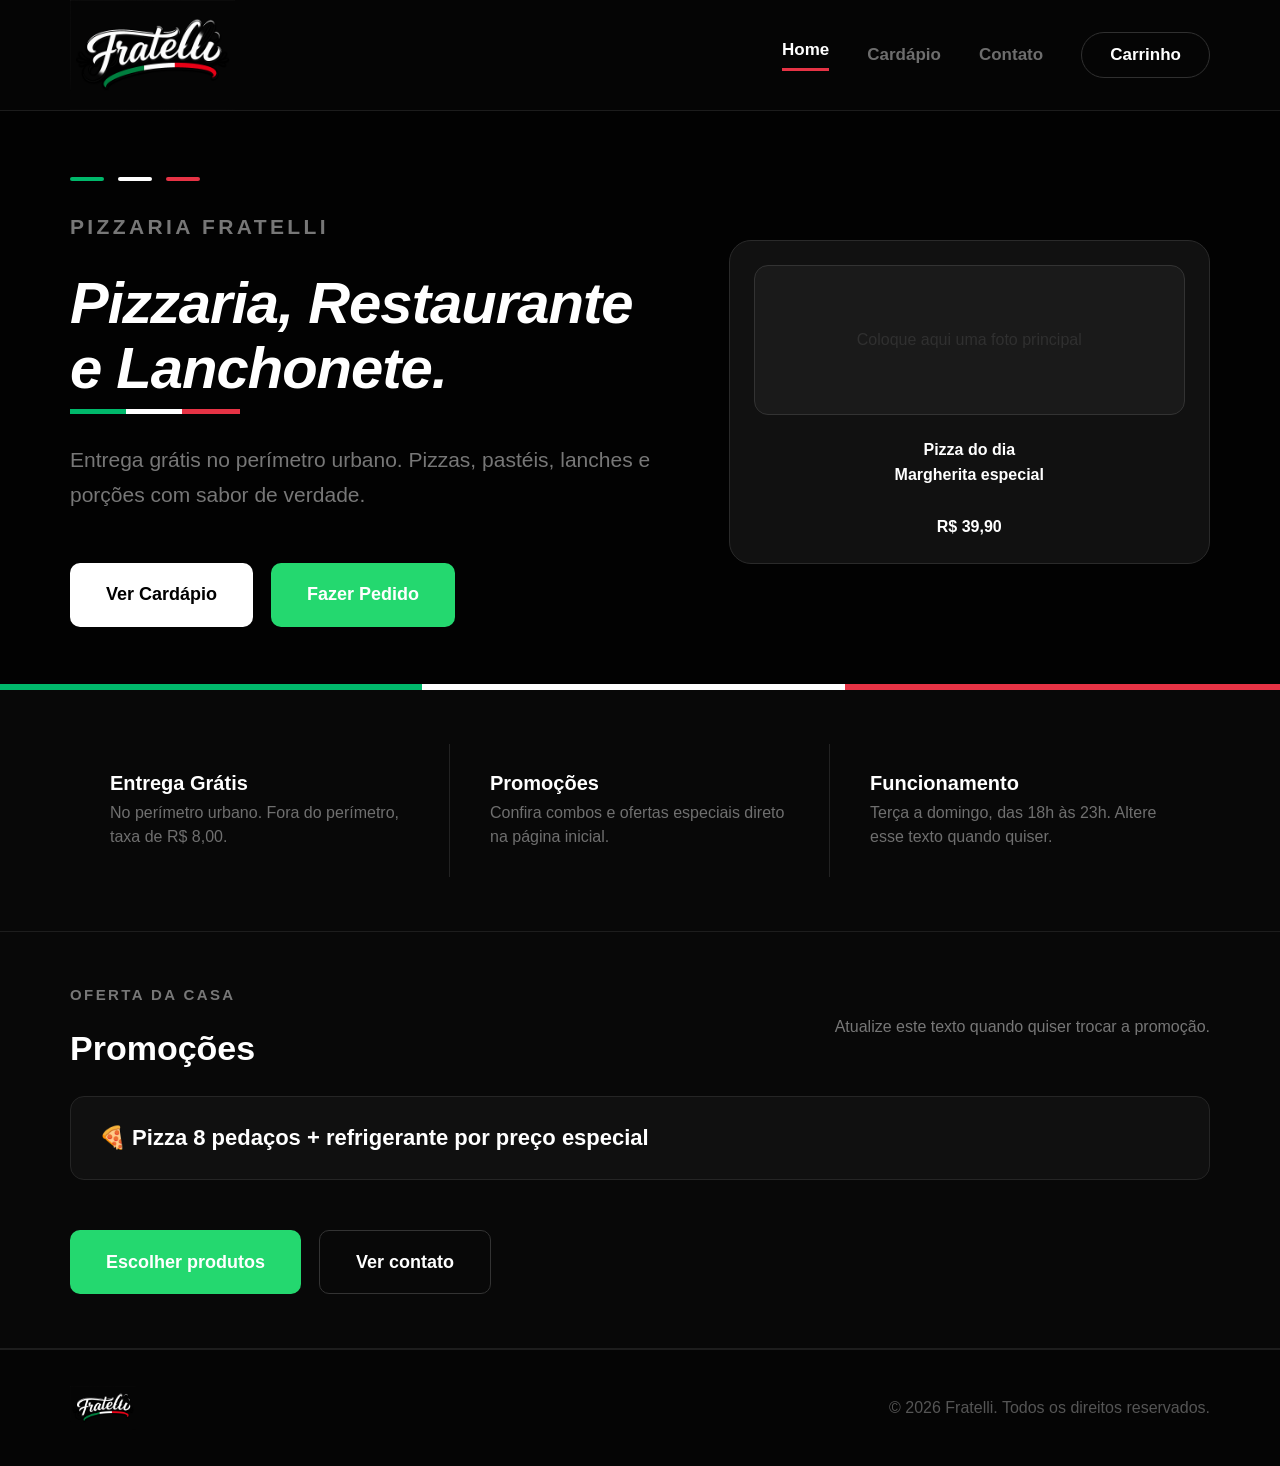
==== index.html @ b5bcf0e9 "Versão inicial com estrutura e funções iniciais" ====
<!DOCTYPE html>
<html lang="pt-BR">
<head>
  <meta charset="UTF-8">
  <meta name="viewport" content="width=device-width, initial-scale=1.0">
  <title>Fratelli | Pizzaria e Lanchonete</title>
  <meta name="description" content="Pizzaria Fratelli: pizzas, pastéis, lanches e porções. Entrega grátis no perímetro urbano.">
  <link rel="stylesheet" href="css/style.css">
  <script defer src="js/app.js"></script>
</head>
<body>

<header class="header">
  <div class="container nav-wrapper">
    <a href="index.html" aria-label="Fratelli">
      <img src="assets/logo.png" class="logo" alt="Logo Fratelli" onerror="this.style.display='none'">
    </a>

    <nav class="desktop-menu">
      <a href="index.html" class="active">Home</a>
<a href="cardapio.html" class="">Cardápio</a>
<a href="contato.html" class="">Contato</a>
<a href="carrinho.html" class="nav-cart ">Carrinho</a>
    </nav>

    <button class="mobile-btn" onclick="toggleMenu()" aria-label="Abrir menu">
      ☰
    </button>
  </div>

  <nav id="mobileMenu" class="mobile-menu">
    <a href="index.html" onclick="closeMenu()">Home</a>
<a href="cardapio.html" onclick="closeMenu()">Cardápio</a>
<a href="contato.html" onclick="closeMenu()">Contato</a>
<a href="carrinho.html" onclick="closeMenu()">Carrinho</a>
  </nav>
</header>


<main>
  <section class="hero">
    <div class="container hero-grid">
      <div class="reveal">
        <div class="italy-bar">
          <span class="green"></span>
          <span class="white"></span>
          <span class="red"></span>
        </div>

        <p class="eyebrow">Pizzaria Fratelli</p>

        <h1>Pizzaria, Restaurante e Lanchonete.</h1>

        <p>
          Entrega grátis no perímetro urbano. Pizzas, pastéis, lanches e porções com sabor de verdade.
        </p>

        <div class="hero-buttons">
          <a href="cardapio.html" class="btn-white">Ver Cardápio</a>
          <a href="carrinho.html" class="btn-green">Fazer Pedido</a>
        </div>
      </div>

      <div class="hero-image reveal">
        <div class="hero-placeholder">
          Coloque aqui uma foto principal
        </div>
      </div>
    </div>
  </section>

  <section class="info-section">
    <div class="container info-grid">
      <div class="info-card reveal">
        <h3>Entrega Grátis</h3>
        <p>No perímetro urbano. Fora do perímetro, taxa de R$ 8,00.</p>
      </div>

      <div class="info-card reveal">
        <h3>Promoções</h3>
        <p>Confira combos e ofertas especiais direto na página inicial.</p>
      </div>

      <div class="info-card reveal">
        <h3>Funcionamento</h3>
        <p>Terça a domingo, das 18h às 23h. Altere esse texto quando quiser.</p>
      </div>
    </div>
  </section>

  <section class="section">
    <div class="container">
      <div class="section-head">
        <div>
          <p class="eyebrow">Oferta da casa</p>
          <h2>Promoções</h2>
        </div>
        <p>Atualize este texto quando quiser trocar a promoção.</p>
      </div>

      <div class="promo-banner reveal">
        🍕 Pizza 8 pedaços + refrigerante por preço especial
      </div>

      <div class="actions-row">
        <a href="cardapio.html" class="btn-green">Escolher produtos</a>
        <a href="contato.html" class="btn-ghost">Ver contato</a>
      </div>
    </div>
  </section>
</main>

<footer>
  <div class="container footer-content">
    <img src="assets/logo.png" class="footer-logo" alt="Logo Fratelli" onerror="this.style.display='none'">
    <p>© 2026 Fratelli. Todos os direitos reservados.</p>
  </div>
</footer>
</body>
</html>
---- css/style.css ----
html,
body {
  overflow-x: hidden;
}

:root {
  --bg: #020202;
  --section: #080808;
  --card: #141414;
  --card-2: #1a1a1a;
  --border: #242424;
  --text: #ffffff;
  --muted: #747474;
  --green: #00b86b;
  --green-light: #24d86f;
  --red: #e63345;
  --white: #ffffff;
}

* {
  margin: 0;
  padding: 0;
  box-sizing: border-box;
}

html {
  scroll-behavior: smooth;
}

body {
  background: var(--bg);
  color: var(--text);
  font-family: Inter, Arial, sans-serif;
  min-height: 100vh;
}

a {
  color: inherit;
  text-decoration: none;
}

button,
input,
select,
textarea {
  font: inherit;
}

button {
  cursor: pointer;
}

img {
  max-width: 100%;
  display: block;
}

.container {
  width: 100%;
  max-width: 1180px;
  margin: auto;
  padding-left: 20px;
  padding-right: 20px;
}

/* HEADER */

.header {
  position: fixed;
  top: 0;
  width: 100%;
  z-index: 999;
  background: #050505;
  border-bottom: 1px solid #1c1c1c;
}

.nav-wrapper {
  min-height: 92px;
  display: flex;
  align-items: center;
  justify-content: space-between;
  gap: 20px;
}

.logo {
  height: 110px;
  width: auto;
  max-width: 320px;
  object-fit: contain;
}

.desktop-menu {
  display: flex;
  gap: 38px;
  align-items: center;
}

.desktop-menu a {
  color: #6d6d6d;
  font-size: 17px;
  font-weight: 700;
  transition: 0.25s;
}

.desktop-menu a:hover,
.desktop-menu a.active {
  color: #fff;
}

.desktop-menu a.active {
  border-bottom: 3px solid var(--red);
  padding-bottom: 8px;
}

.nav-cart {
  border: 1px solid #303030;
  border-radius: 999px;
  padding: 12px 28px;
  color: #fff !important;
}

.mobile-btn {
  display: none;
}

.mobile-menu {
  display: none;
}

/* HERO */

.hero {
  min-height: 690px;
  padding-top: 120px;
  display: flex;
  align-items: center;
  border-bottom: 6px solid transparent;
  border-image: linear-gradient(to right,
      var(--green) 0%,
      var(--green) 33%,
      #fff 33%,
      #fff 66%,
      var(--red) 66%,
      var(--red) 100%) 1;
}

.hero-grid {
  display: grid;
  grid-template-columns: 1.1fr 0.9fr;
  gap: 70px;
  align-items: center;
}

.italy-bar {
  display: flex;
  gap: 14px;
  margin-bottom: 22px;
}

.italy-bar span {
  width: 34px;
  height: 4px;
  border-radius: 20px;
}

.green {
  background: var(--green);
}

.white {
  background: #fff;
}

.red {
  background: var(--red);
}

.eyebrow {
  color: #686868;
  letter-spacing: 0.16em;
  text-transform: uppercase;
  font-weight: 800;
  font-size: 15px;
  margin-bottom: 26px;
}

.hero h1 {
  max-width: 610px;
  font-size: 58px;
  line-height: 1.12;
  font-weight: 900;
  font-style: italic;
  letter-spacing: -1px;
}

.hero h1::after {
  content: "";
  display: block;
  width: 170px;
  height: 5px;
  margin-top: 8px;
  background: linear-gradient(to right,
      var(--green) 0%,
      var(--green) 33%,
      #fff 33%,
      #fff 66%,
      var(--red) 66%,
      var(--red) 100%);
}

.hero p {
  margin-top: 28px;
  max-width: 640px;
  color: #777;
  font-size: 21px;
  line-height: 1.7;
}

.hero-buttons,
.actions-row {
  display: flex;
  gap: 18px;
  margin-top: 50px;
  flex-wrap: wrap;
}

.btn-white,
.btn-green,
.btn-ghost,
.btn-red {
  display: inline-flex;
  align-items: center;
  justify-content: center;
  min-height: 64px;
  padding: 0 36px;
  border-radius: 10px;
  font-size: 18px;
  font-weight: 800;
  transition: 0.25s;
  border: none;
}

.btn-white {
  background: #fff;
  color: #000;
}

.btn-green {
  background: var(--green-light);
  color: #fff;
}

.btn-ghost {
  border: 1px solid #333;
  color: #fff;
  background: transparent;
}

.btn-red {
  background: var(--red);
  color: #fff;
}

.btn-white:hover,
.btn-green:hover,
.btn-ghost:hover,
.btn-red:hover {
  transform: translateY(-3px);
}

.hero-image {
  background: #111;
  border: 1px solid #2a2a2a;
  border-radius: 22px;
  padding: 24px;
}

.hero-placeholder {
  height: 150px;
  border-radius: 14px;
  background: #1a1a1a;
  border: 1px solid #333;
  display: grid;
  place-items: center;
  color: #303030;
  margin-bottom: 22px;
  overflow: hidden;
}

.hero-placeholder img {
  width: 100%;
  height: 100%;
  object-fit: cover;
}

.hero-image::after {
  content: "Pizza do dia\a Margherita especial\a\a R$ 39,90";
  white-space: pre-line;
  display: block;
  text-align: center;
  font-weight: 800;
  line-height: 1.6;
}

/* SECTIONS */

.info-section,
.section {
  background: #080808;
  padding: 54px 0;
  border-bottom: 1px solid #1d1d1d;
}

.info-grid,
.contact-grid {
  display: grid;
  grid-template-columns: repeat(3, 1fr);
}

.info-card {
  padding: 28px 40px;
  border-right: 1px solid #222;
  transition: 0.25s;
}

.info-card:last-child {
  border-right: none;
}

.info-card:hover {
  background: #0d0d0d;
}

.info-card h2,
.info-card h3 {
  font-size: 20px;
  font-weight: 900;
}

.info-card p {
  color: #6f6f6f;
  margin-top: 6px;
  font-size: 16px;
  line-height: 1.5;
}

.section-head {
  display: flex;
  justify-content: space-between;
  align-items: center;
  margin-bottom: 28px;
  gap: 20px;
}

.section-head h2,
.page-title {
  font-size: 34px;
  font-weight: 900;
}

.section-head p {
  color: #777;
}

.promo-banner {
  background: #101010;
  border: 1px solid #252525;
  color: #fff;
  border-radius: 14px;
  padding: 28px;
  font-size: 22px;
  font-weight: 900;
}

/* PAGES */

.page-spacing {
  padding-top: 140px;
  padding-bottom: 80px;
}

.category-title {
  font-size: 28px;
  font-weight: 900;
  margin: 44px 0 24px;
}

.menu-sections {
  position: sticky;
  top: 92px;
  z-index: 20;
  display: flex;
  gap: 10px;
  overflow-x: auto;
  margin-top: 28px;
  padding: 12px 0;
  background: var(--bg);
  scrollbar-width: none;
}

.menu-sections::-webkit-scrollbar {
  display: none;
}

.menu-sections a {
  flex: 0 0 auto;
  min-height: 44px;
  display: inline-flex;
  align-items: center;
  justify-content: center;
  border: 1px solid #2b2b2b;
  border-radius: 999px;
  padding: 0 18px;
  background: #101010;
  color: #f2f2f2;
  font-size: 15px;
  font-weight: 800;
  transition: 0.25s;
}

.menu-sections a:hover {
  border-color: var(--red);
  color: #fff;
}

.menu-section,
.pizza-group {
  scroll-margin-top: 162px;
}

.pizza-group + .pizza-group {
  margin-top: 34px;
}

.subcategory-title {
  font-size: 22px;
  font-weight: 900;
  margin: 0 0 18px;
  color: #fff;
}

.products-grid {
  display: grid;
  grid-template-columns: repeat(3, 1fr);
  gap: 22px;
}

.product-card {
  background: #141414;
  border: 1px solid #282828;
  border-radius: 16px;
  overflow: hidden;
  transition: 0.25s;
}

.product-card:hover {
  transform: translateY(-5px);
  border-color: #3a3a3a;
}

.product-image {
  height: 118px;
  background: #1b1b1b;
  border-bottom: 1px solid #252525;
  display: grid;
  place-items: center;
  color: #292929;
  overflow: hidden;
}

.product-image img {
  width: 100%;
  height: 100%;
  object-fit: cover;
}

.product-content {
  padding: 22px;
}

.product-content h3 {
  font-size: 20px;
  font-weight: 900;
}

.product-content p,
.product-meta {
  color: #777;
  margin-top: 8px;
  line-height: 1.5;
}

.product-bottom {
  margin-top: 22px;
  display: flex;
  align-items: center;
  justify-content: space-between;
  gap: 16px;
}

.price {
  font-size: 20px;
  font-weight: 900;
  color: #fff;
}

.add-btn {
  background: var(--red);
  color: #fff;
  border: none;
  border-radius: 9px;
  padding: 10px 18px;
  font-size: 17px;
  font-weight: 900;
  transition: 0.25s;
}

.add-btn:hover {
  transform: scale(1.05);
}

.option-select,
.input {
  width: 100%;
  background: #171717;
  color: #fff;
  border: 1px solid #292929;
  border-radius: 10px;
  padding: 16px;
  margin-bottom: 14px;
  outline: none;
}

.option-select {
  margin-top: 18px;
}

.pizza-sizes {
  display: grid;
  grid-template-columns: repeat(3, 1fr);
  gap: 8px;
  margin-top: 18px;
}

.size-btn {
  min-height: 58px;
  display: flex;
  flex-direction: column;
  align-items: center;
  justify-content: center;
  gap: 3px;
  background: #171717;
  border: 1px solid #292929;
  border-radius: 10px;
  color: #fff;
  transition: 0.25s;
}

.size-btn span {
  font-size: 18px;
  font-weight: 900;
  line-height: 1;
}

.size-btn small {
  color: #888;
  font-size: 12px;
  font-weight: 800;
}

.size-btn:hover,
.size-btn.active {
  border-color: var(--green);
  background: rgba(0, 184, 107, 0.12);
}

.size-btn.active small {
  color: var(--green-light);
}

/* PASTEL */

.glass-card {
  background: #101010;
  border: 1px solid #292929;
  border-radius: 18px;
}

.pastel-box,
.checkout-box {
  padding: 30px;
}

.pastel-head {
  display: flex;
  align-items: flex-start;
  justify-content: space-between;
  gap: 20px;
  margin-bottom: 18px;
}

.pastel-head h3 {
  font-size: 22px;
  font-weight: 900;
}

.pastel-text {
  color: #777;
  margin-top: 6px;
}

.pastel-price {
  flex: 0 0 auto;
  display: inline-flex;
  align-items: center;
  justify-content: center;
  min-height: 48px;
  border-radius: 999px;
  padding: 0 18px;
  background: rgba(0, 184, 107, 0.14);
  border: 1px solid var(--green);
  color: var(--green-light);
  font-size: 20px;
  font-weight: 900;
}

.pastel-counter {
  margin-bottom: 18px;
  color: #d8d8d8;
  font-size: 15px;
  font-weight: 800;
}

.sabores-grid {
  display: grid;
  grid-template-columns: repeat(3, 1fr);
  gap: 14px;
  margin-bottom: 22px;
}

.sabor-item {
  background: #171717;
  border: 1px solid #292929;
  padding: 15px;
  border-radius: 10px;
  color: #d8d8d8;
  display: flex;
  align-items: center;
  gap: 10px;
  transition: 0.25s;
}

.sabor-item input {
  accent-color: var(--green);
}

.sabor-item.selected {
  border-color: var(--green);
  background: rgba(0, 184, 107, 0.12);
  color: #fff;
}

.sabor-item:has(input:disabled) {
  opacity: 0.55;
}

/* CART */

.cart-layout {
  display: grid;
  grid-template-columns: 1fr 430px;
  gap: 28px;
}

.checkout-box {
  position: sticky;
  top: 120px;
}

.checkout-box h2 {
  font-size: 26px;
  font-weight: 900;
  margin-bottom: 24px;
}

.cart-item {
  background: #101010;
  border: 1px solid #292929;
  border-radius: 18px;
  padding: 22px;
  margin-bottom: 16px;
  display: flex;
  justify-content: space-between;
  gap: 18px;
}

.cart-item h3 {
  font-size: 20px;
  font-weight: 900;
}

.cart-item p {
  color: #777;
  margin-top: 6px;
}

.cart-info strong {
  display: block;
  margin-top: 12px;
  color: #fff;
}

.cart-actions {
  display: flex;
  align-items: center;
  gap: 8px;
}

.remove-btn,
.qty-btn {
  background: var(--red);
  color: #fff;
  border: none;
  border-radius: 8px;
  padding: 8px 13px;
  font-weight: 900;
}

.qty-number {
  margin: 0 8px;
  font-weight: 900;
}

.total-box {
  border-top: 1px solid #292929;
  margin-top: 22px;
  padding-top: 22px;
  display: flex;
  justify-content: space-between;
  font-size: 24px;
  font-weight: 900;
}

.total-box strong {
  color: #fff;
}

.checkout-btn {
  width: 100%;
  margin-top: 22px;
}

.empty-cart {
  background: #101010;
  border: 1px dashed #292929;
  color: #777;
  border-radius: 18px;
  padding: 30px;
}

/* CONTACT */

.map-box {
  background: #101010;
  border: 1px solid #292929;
  border-radius: 18px;
  padding: 40px;
  margin-top: 30px;
  color: #777;
  text-align: center;
}

/* FOOTER */

footer {
  padding: 36px 0;
  border-top: 1px solid #1d1d1d;
  background: #050505;
}

.footer-content {
  display: flex;
  justify-content: space-between;
  align-items: center;
  color: #555;
}

.footer-logo {
  height: 44px;
}

/* TOAST */

.toast {
  position: fixed;
  bottom: 24px;
  left: 50%;
  transform: translateX(-50%);
  background: #111;
  border: 1px solid var(--green);
  color: #fff;
  padding: 14px 22px;
  border-radius: 999px;
  opacity: 0;
  transition: 0.25s;
  z-index: 9999;
}

.toast.show {
  opacity: 1;
}

/* ANIMAÇÕES */

.reveal {
  opacity: 0;
  transform: translateY(18px);
  transition: 0.6s;
}

.reveal.visible {
  opacity: 1;
  transform: translateY(0);
}

/* MOBILE */

@media (max-width: 900px) {

  html,
  body {
    overflow-x: hidden;
  }

  * {
    max-width: 100%;
  }

  .container {
    width: 100%;
    padding-left: 16px;
    padding-right: 16px;
  }

  .header {
    width: 100%;
  }

  .nav-wrapper {
    min-height: 84px;
    gap: 12px;
  }

  .logo {
    height: 82px;
    max-width: 240px;
    width: auto;
  }

  .desktop-menu {
    display: none;
  }

  .mobile-btn {
    display: flex;
    align-items: center;
    justify-content: center;
    flex-shrink: 0;

    width: 46px;
    height: 46px;

    background: #111;
    border: 1px solid #333;
    border-radius: 12px;

    color: white;
    font-size: 22px;
  }

  .mobile-menu {
    display: none;
    position: fixed;

    top: 84px;
    left: 0;

    width: 100%;

    background: #050505;
    border-bottom: 1px solid #222;

    padding: 16px;

    z-index: 998;
  }

  .mobile-menu.open {
    display: flex;
    flex-direction: column;
    gap: 12px;
  }

  .mobile-menu a {
    display: block;

    width: 100%;

    background: #111;
    border: 1px solid #252525;

    padding: 16px;

    border-radius: 12px;

    color: white;
    font-weight: 800;
  }

  .hero {
    padding-top: 120px;
    padding-bottom: 40px;

    min-height: auto;
  }

  .hero-grid {
    display: grid;
    grid-template-columns: 1fr;

    gap: 34px;
  }

  .hero h1 {
    font-size: 38px;
    line-height: 1.08;
  }


  .hero p {
    font-size: 16px;
    line-height: 1.6;
  }

  .hero-buttons,
  .actions-row {
    flex-direction: column;
    width: 100%;
    gap: 14px;
  }

  .btn-white,
  .btn-green,
  .btn-ghost,
  .btn-red {
    width: 100%;
    min-height: 58px;
  }

  .hero-image {
    width: 100%;
    padding: 14px;
  }

  .hero-placeholder {
    width: 100%;
    height: 240px;
  }

  .info-grid,
  .contact-grid,
  .cart-layout,
  .products-grid,
  .sabores-grid {
    display: grid;
    grid-template-columns: 1fr;
  }

  .section,
  .info-section {
    padding: 44px 0;
  }

  .section-head {
    display: flex;
    flex-direction: column;
    align-items: flex-start;
  }

  .section-head h2,
  .page-title {
    font-size: 38px;
  }

  .category-title {
    font-size: 28px;
  }

  .menu-sections {
    top: 84px;
    margin-left: -16px;
    margin-right: -16px;
    padding: 12px 16px;
    border-top: 1px solid #161616;
    border-bottom: 1px solid #161616;
  }

  .menu-sections a {
    min-height: 42px;
    padding: 0 16px;
    font-size: 14px;
  }

  .menu-section,
  .pizza-group {
    scroll-margin-top: 146px;
  }

  .product-card {
    width: 100%;
  }

  .product-image {
    width: 100%;
    height: 180px;
  }

  .product-content {
    padding: 20px;
  }

  .pastel-head {
    flex-direction: column;
    gap: 14px;
  }

  .pastel-price {
    width: 100%;
  }

  .product-bottom {
    flex-direction: column;
    align-items: stretch;
  }

  .add-btn {
    width: 100%;
  }

  .cart-layout {
    gap: 24px;
  }

  .checkout-box {
    position: static;
    width: 100%;
  }

  .cart-item {
    width: 100%;
    flex-direction: column;
    align-items: flex-start;
  }

  .cart-actions {
    width: 100%;
    justify-content: space-between;
  }

  .footer-content {
    flex-direction: column;
    gap: 18px;
    text-align: center;
  }

  .footer-logo {
    height: 56px;
  }
}

@media (max-width: 480px) {
  .container {
    width: min(100% - 22px, 1180px);
  }

  .logo {
    height: 54px;
    max-width: 165px;
  }

  .hero h1 {
    font-size: 36px;
  }

  .page-title {
    font-size: 38px;
  }

  .hero-placeholder {
    height: 210px;
  }

  .product-bottom {
    flex-direction: column;
    align-items: stretch;
  }

  .add-btn {
    width: 100%;
    border-radius: 10px;
  }

  .cart-item {
    padding: 18px;
  }

  .pastel-box,
  .checkout-box {
    padding: 22px;
  }
}
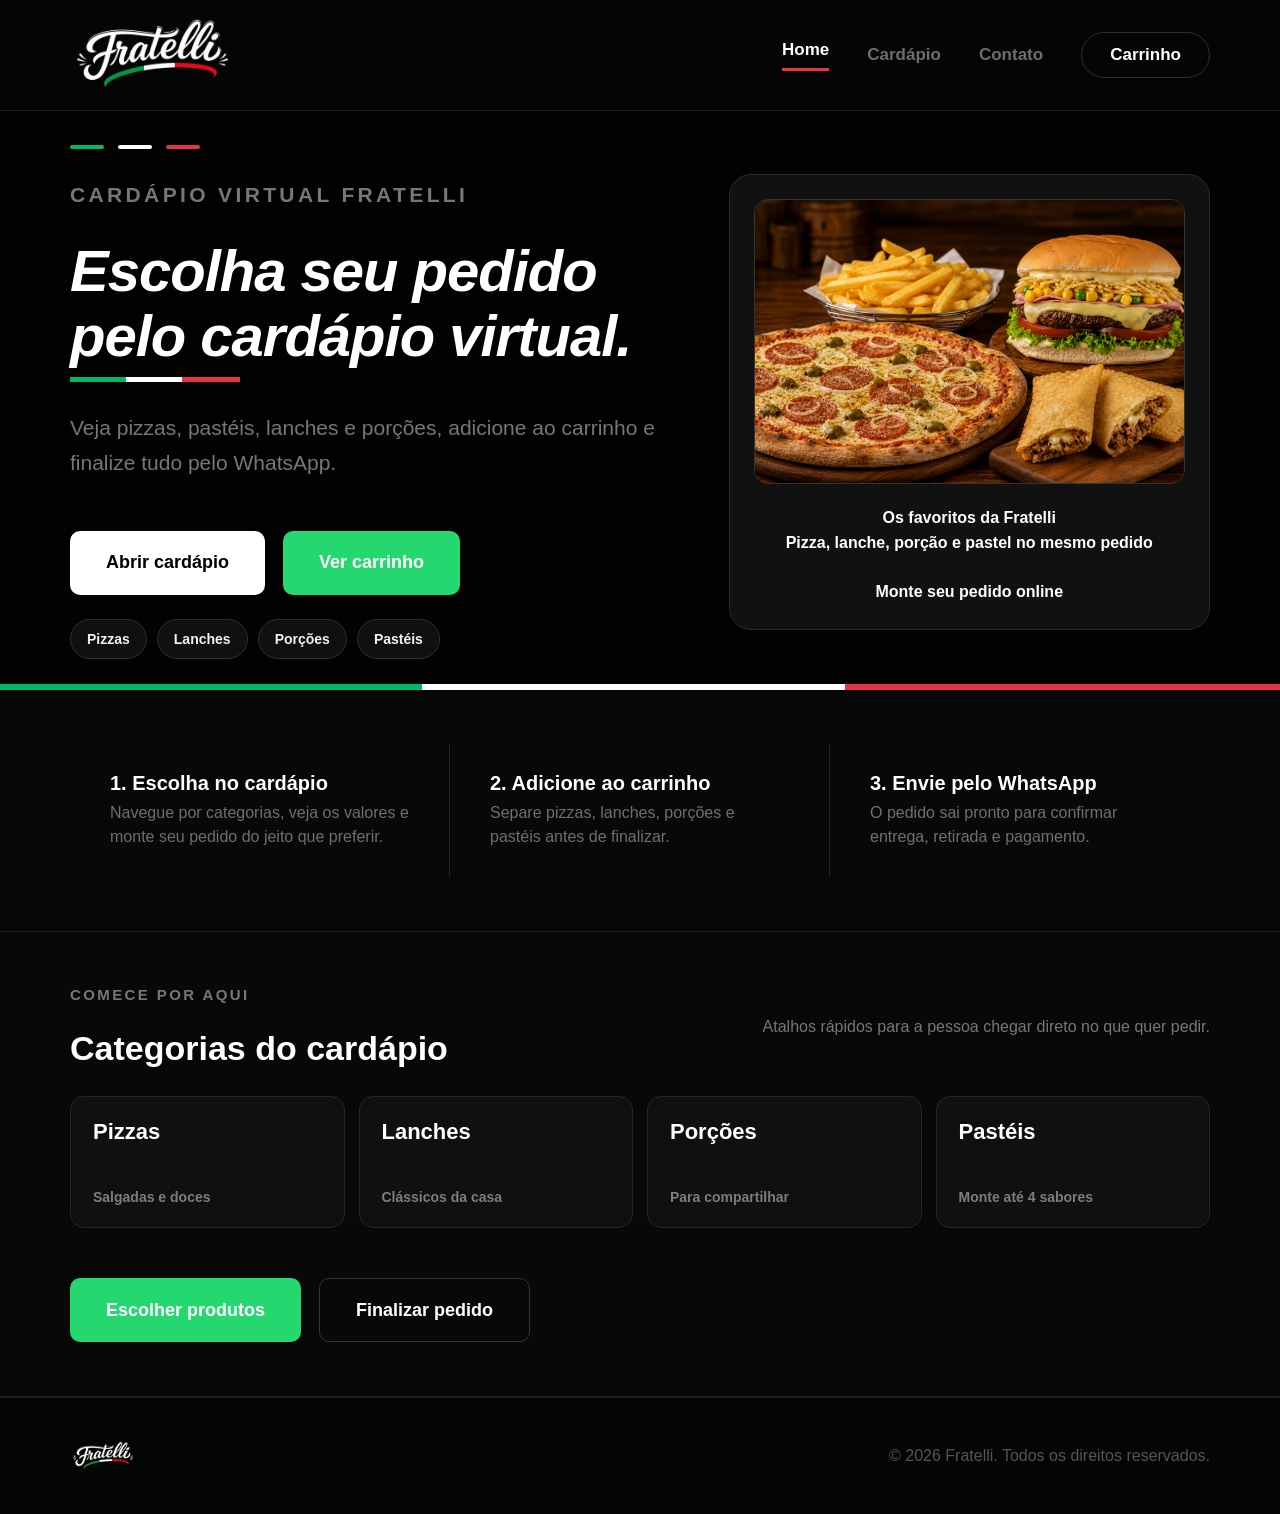
==== commit fa85536a: "Adicionando versão prévia" ====
--- a/index.html
+++ b/index.html
@@ -3,8 +3,8 @@
 <head>
   <meta charset="UTF-8">
   <meta name="viewport" content="width=device-width, initial-scale=1.0">
-  <title>Fratelli | Pizzaria e Lanchonete</title>
-  <meta name="description" content="Pizzaria Fratelli: pizzas, pastéis, lanches e porções. Entrega grátis no perímetro urbano.">
+  <title>Cardápio Virtual | Fratelli</title>
+  <meta name="description" content="Cardápio virtual Fratelli: escolha pizzas, pastéis, lanches e porções, monte seu pedido e finalize pelo WhatsApp.">
   <link rel="stylesheet" href="css/style.css">
   <script defer src="js/app.js"></script>
 </head>
@@ -23,9 +23,20 @@
 <a href="carrinho.html" class="nav-cart ">Carrinho</a>
     </nav>
 
-    <button class="mobile-btn" onclick="toggleMenu()" aria-label="Abrir menu">
-      ☰
-    </button>
+    <div class="mobile-actions">
+      <a href="carrinho.html" class="mobile-cart-link" aria-label="Abrir carrinho">
+        <svg viewBox="0 0 24 24" aria-hidden="true">
+          <path d="M6.2 6h15l-1.5 8.4a2 2 0 0 1-2 1.6H9.1a2 2 0 0 1-2-1.7L5.8 4H3" />
+          <circle cx="9.5" cy="20" r="1.4" />
+          <circle cx="17.5" cy="20" r="1.4" />
+        </svg>
+        <span class="cart-badge" data-cart-count>0</span>
+      </a>
+
+      <button class="mobile-btn" onclick="toggleMenu()" aria-label="Abrir menu">
+        ☰
+      </button>
+    </div>
   </div>
 
   <nav id="mobileMenu" class="mobile-menu">
@@ -47,23 +58,34 @@
           <span class="red"></span>
         </div>
 
-        <p class="eyebrow">Pizzaria Fratelli</p>
+        <p class="eyebrow">Cardápio virtual Fratelli</p>
 
-        <h1>Pizzaria, Restaurante e Lanchonete.</h1>
+        <h1>Escolha seu pedido pelo cardápio virtual.</h1>
 
         <p>
-          Entrega grátis no perímetro urbano. Pizzas, pastéis, lanches e porções com sabor de verdade.
+          Veja pizzas, pastéis, lanches e porções, adicione ao carrinho e finalize tudo pelo WhatsApp.
         </p>
 
         <div class="hero-buttons">
-          <a href="cardapio.html" class="btn-white">Ver Cardápio</a>
-          <a href="carrinho.html" class="btn-green">Fazer Pedido</a>
+          <a href="cardapio.html" class="btn-white">Abrir cardápio</a>
+          <a href="carrinho.html" class="btn-green">Ver carrinho</a>
+        </div>
+
+        <div class="hero-category-strip" aria-label="Atalhos do cardápio">
+          <a href="cardapio.html#pizzas-section">Pizzas</a>
+          <a href="cardapio.html#lanches-section">Lanches</a>
+          <a href="cardapio.html#porcoes-section">Porções</a>
+          <a href="cardapio.html#pasteis-section">Pastéis</a>
         </div>
       </div>
 
       <div class="hero-image reveal">
         <div class="hero-placeholder">
-          Coloque aqui uma foto principal
+          <img
+            src="assets/imagens/vitrine-fratelli.png"
+            alt="Pizza, lanche, porção e pastel da Fratelli"
+            onerror="this.remove()">
+          <span>Pedido online Fratelli</span>
         </div>
       </div>
     </div>
@@ -72,18 +94,18 @@
   <section class="info-section">
     <div class="container info-grid">
       <div class="info-card reveal">
-        <h3>Entrega Grátis</h3>
-        <p>No perímetro urbano. Fora do perímetro, taxa de R$ 8,00.</p>
+        <h3>1. Escolha no cardápio</h3>
+        <p>Navegue por categorias, veja os valores e monte seu pedido do jeito que preferir.</p>
       </div>
 
       <div class="info-card reveal">
-        <h3>Promoções</h3>
-        <p>Confira combos e ofertas especiais direto na página inicial.</p>
+        <h3>2. Adicione ao carrinho</h3>
+        <p>Separe pizzas, lanches, porções e pastéis antes de finalizar.</p>
       </div>
 
       <div class="info-card reveal">
-        <h3>Funcionamento</h3>
-        <p>Terça a domingo, das 18h às 23h. Altere esse texto quando quiser.</p>
+        <h3>3. Envie pelo WhatsApp</h3>
+        <p>O pedido sai pronto para confirmar entrega, retirada e pagamento.</p>
       </div>
     </div>
   </section>
@@ -92,19 +114,34 @@
     <div class="container">
       <div class="section-head">
         <div>
-          <p class="eyebrow">Oferta da casa</p>
-          <h2>Promoções</h2>
+          <p class="eyebrow">Comece por aqui</p>
+          <h2>Categorias do cardápio</h2>
         </div>
-        <p>Atualize este texto quando quiser trocar a promoção.</p>
+        <p>Atalhos rápidos para a pessoa chegar direto no que quer pedir.</p>
       </div>
 
-      <div class="promo-banner reveal">
-        🍕 Pizza 8 pedaços + refrigerante por preço especial
+      <div class="menu-highlight-grid reveal">
+        <a href="cardapio.html#pizzas-section" class="menu-highlight-card">
+          <span>Pizzas</span>
+          <strong>Salgadas e doces</strong>
+        </a>
+        <a href="cardapio.html#lanches-section" class="menu-highlight-card">
+          <span>Lanches</span>
+          <strong>Clássicos da casa</strong>
+        </a>
+        <a href="cardapio.html#porcoes-section" class="menu-highlight-card">
+          <span>Porções</span>
+          <strong>Para compartilhar</strong>
+        </a>
+        <a href="cardapio.html#pasteis-section" class="menu-highlight-card">
+          <span>Pastéis</span>
+          <strong>Monte até 4 sabores</strong>
+        </a>
       </div>
 
       <div class="actions-row">
         <a href="cardapio.html" class="btn-green">Escolher produtos</a>
-        <a href="contato.html" class="btn-ghost">Ver contato</a>
+        <a href="carrinho.html" class="btn-ghost">Finalizar pedido</a>
       </div>
     </div>
   </section>
--- a/css/style.css
+++ b/css/style.css
@@ -120,6 +120,11 @@
 }
 
 .mobile-btn {
+  display: none;
+}
+
+.mobile-actions,
+.mobile-cart-link {
   display: none;
 }
 
@@ -222,6 +227,27 @@
   gap: 18px;
   margin-top: 50px;
   flex-wrap: wrap;
+}
+
+.hero-category-strip {
+  display: flex;
+  flex-wrap: wrap;
+  gap: 10px;
+  margin-top: 24px;
+}
+
+.hero-category-strip a {
+  min-height: 40px;
+  display: inline-flex;
+  align-items: center;
+  justify-content: center;
+  border: 1px solid #2f2f2f;
+  border-radius: 999px;
+  padding: 0 16px;
+  background: #101010;
+  color: #f3f3f3;
+  font-size: 14px;
+  font-weight: 800;
 }
 
 .btn-white,
@@ -276,7 +302,8 @@
 }
 
 .hero-placeholder {
-  height: 150px;
+  position: relative;
+  height: 285px;
   border-radius: 14px;
   background: #1a1a1a;
   border: 1px solid #333;
@@ -293,13 +320,24 @@
   object-fit: cover;
 }
 
+.hero-placeholder span {
+  position: absolute;
+  inset: 0;
+  display: grid;
+  place-items: center;
+}
+
+.hero-placeholder:has(img) span {
+  display: none;
+}
+
 .hero-image::after {
-  content: "Pizza do dia\a Margherita especial\a\a R$ 39,90";
+  content: "Os favoritos da Fratelli\a Pizza, lanche, porção e pastel no mesmo pedido\a\a Monte seu pedido online";
   white-space: pre-line;
   display: block;
   text-align: center;
   font-weight: 800;
-  line-height: 1.6;
+  line-height: 1.55;
 }
 
 /* SECTIONS */
@@ -372,11 +410,112 @@
   font-weight: 900;
 }
 
+.menu-highlight-grid {
+  display: grid;
+  grid-template-columns: repeat(4, 1fr);
+  gap: 14px;
+}
+
+.menu-highlight-card {
+  min-height: 132px;
+  display: flex;
+  flex-direction: column;
+  justify-content: space-between;
+  background: #101010;
+  border: 1px solid #252525;
+  border-radius: 14px;
+  padding: 22px;
+  transition: 0.25s;
+}
+
+.menu-highlight-card:hover {
+  transform: translateY(-4px);
+  border-color: var(--green);
+}
+
+.menu-highlight-card span {
+  color: #fff;
+  font-size: 22px;
+  font-weight: 900;
+}
+
+.menu-highlight-card strong {
+  color: #7d7d7d;
+  font-size: 14px;
+}
+
 /* PAGES */
 
 .page-spacing {
   padding-top: 140px;
   padding-bottom: 80px;
+}
+
+.menu-intro {
+  display: flex;
+  align-items: flex-end;
+  justify-content: space-between;
+  gap: 24px;
+}
+
+.menu-intro-text {
+  max-width: 620px;
+  color: #d6d6d6;
+  margin-top: 12px;
+  font-size: 18px;
+  line-height: 1.55;
+}
+
+.menu-cart-cta {
+  flex: 0 0 auto;
+  gap: 10px;
+}
+
+.menu-toolbar {
+  position: sticky;
+  top: 92px;
+  z-index: 22;
+  display: flex;
+  gap: 12px;
+  padding: 16px 0 8px;
+  background: var(--bg);
+}
+
+.menu-search {
+  max-width: 520px;
+  margin-bottom: 0;
+}
+
+.cart-badge {
+  min-width: 22px;
+  height: 22px;
+  display: none;
+  align-items: center;
+  justify-content: center;
+  padding: 0 6px;
+  border-radius: 999px;
+  background: var(--red);
+  color: #fff;
+  font-size: 12px;
+  font-weight: 900;
+  line-height: 1;
+}
+
+.cart-badge.show,
+.inline-badge {
+  display: inline-flex;
+}
+
+.inline-badge:not(.show) {
+  display: none;
+}
+
+.is-hidden {
+  display: none !important;
+}
+
+.floating-cart {
+  display: none;
 }
 
 .category-title {
@@ -442,7 +581,7 @@
 .products-grid {
   display: grid;
   grid-template-columns: repeat(3, 1fr);
-  gap: 22px;
+  gap: 28px;
 }
 
 .product-card {
@@ -451,15 +590,20 @@
   border-radius: 16px;
   overflow: hidden;
   transition: 0.25s;
+  display: flex;
+  flex-direction: column;
 }
 
 .product-card:hover {
   transform: translateY(-5px);
-  border-color: #3a3a3a;
+  border-color: var(--green);
+  box-shadow: 0 18px 34px rgba(0, 184, 107, 0.16);
 }
 
 .product-image {
-  height: 118px;
+  position: relative;
+  height: auto;
+  aspect-ratio: 1.28 / 1;
   background: #1b1b1b;
   border-bottom: 1px solid #252525;
   display: grid;
@@ -474,24 +618,44 @@
   object-fit: cover;
 }
 
+.image-badge {
+  position: absolute;
+  top: 14px;
+  left: 14px;
+  z-index: 1;
+  max-width: calc(100% - 28px);
+  border-radius: 999px;
+  padding: 7px 11px;
+  background: rgba(0, 0, 0, 0.72);
+  color: #fff;
+  font-size: 12px;
+  font-weight: 900;
+  line-height: 1;
+}
+
 .product-content {
-  padding: 22px;
+  flex: 1;
+  display: flex;
+  flex-direction: column;
+  padding: 24px 22px 22px;
 }
 
 .product-content h3 {
-  font-size: 20px;
-  font-weight: 900;
+  font-size: 23px;
+  font-weight: 900;
+  line-height: 1.15;
 }
 
 .product-content p,
 .product-meta {
   color: #777;
-  margin-top: 8px;
+  margin-top: 10px;
   line-height: 1.5;
 }
 
 .product-bottom {
-  margin-top: 22px;
+  margin-top: auto;
+  padding-top: 18px;
   display: flex;
   align-items: center;
   justify-content: space-between;
@@ -758,18 +922,6 @@
   padding: 30px;
 }
 
-/* CONTACT */
-
-.map-box {
-  background: #101010;
-  border: 1px solid #292929;
-  border-radius: 18px;
-  padding: 40px;
-  margin-top: 30px;
-  color: #777;
-  text-align: center;
-}
-
 /* FOOTER */
 
 footer {
@@ -838,8 +990,8 @@
 
   .container {
     width: 100%;
-    padding-left: 16px;
-    padding-right: 16px;
+    padding-left: 18px;
+    padding-right: 18px;
   }
 
   .header {
@@ -847,18 +999,105 @@
   }
 
   .nav-wrapper {
-    min-height: 84px;
+    min-height: 76px;
     gap: 12px;
   }
 
   .logo {
-    height: 82px;
-    max-width: 240px;
+    height: 72px;
+    max-width: 210px;
     width: auto;
   }
 
   .desktop-menu {
     display: none;
+  }
+
+  .mobile-actions {
+    display: flex;
+    align-items: center;
+    gap: 10px;
+    flex-shrink: 0;
+  }
+
+  .mobile-cart-link {
+    position: relative;
+    display: inline-flex;
+    align-items: center;
+    justify-content: center;
+    width: 44px;
+    height: 44px;
+    color: #fff;
+    background: #111;
+    border: 1px solid #333;
+    border-radius: 10px;
+  }
+
+  .mobile-cart-link.active {
+    border-color: var(--red);
+  }
+
+  .mobile-cart-link svg {
+    width: 23px;
+    height: 23px;
+    fill: none;
+    stroke: currentColor;
+    stroke-width: 2;
+    stroke-linecap: round;
+    stroke-linejoin: round;
+  }
+
+  .cart-badge {
+    position: absolute;
+    top: -7px;
+    right: -7px;
+    min-width: 20px;
+    height: 20px;
+    display: none;
+    align-items: center;
+    justify-content: center;
+    padding: 0 5px;
+    border: 2px solid #050505;
+    border-radius: 999px;
+    background: var(--red);
+    color: #fff;
+    font-size: 11px;
+    font-weight: 900;
+    line-height: 1;
+  }
+
+  .cart-badge.show {
+    display: flex;
+  }
+
+  .inline-badge {
+    position: static;
+    min-width: 22px;
+    height: 22px;
+    display: inline-flex;
+    border: none;
+  }
+
+  .inline-badge:not(.show) {
+    display: none;
+  }
+
+  .floating-cart {
+    position: fixed;
+    right: 16px;
+    bottom: 16px;
+    z-index: 900;
+    min-height: 52px;
+    display: inline-flex;
+    align-items: center;
+    gap: 9px;
+    border-radius: 999px;
+    padding: 0 18px;
+    background: var(--green-light);
+    color: #fff;
+    box-shadow: 0 12px 30px rgba(0, 0, 0, 0.38);
+    font-size: 15px;
+    font-weight: 900;
   }
 
   .mobile-btn {
@@ -867,12 +1106,12 @@
     justify-content: center;
     flex-shrink: 0;
 
-    width: 46px;
-    height: 46px;
+    width: 44px;
+    height: 44px;
 
     background: #111;
     border: 1px solid #333;
-    border-radius: 12px;
+    border-radius: 10px;
 
     color: white;
     font-size: 22px;
@@ -882,7 +1121,7 @@
     display: none;
     position: fixed;
 
-    top: 84px;
+    top: 76px;
     left: 0;
 
     width: 100%;
@@ -890,7 +1129,7 @@
     background: #050505;
     border-bottom: 1px solid #222;
 
-    padding: 16px;
+    padding: 14px 18px 18px;
 
     z-index: 998;
   }
@@ -909,17 +1148,17 @@
     background: #111;
     border: 1px solid #252525;
 
-    padding: 16px;
-
-    border-radius: 12px;
+    padding: 15px 16px;
+
+    border-radius: 10px;
 
     color: white;
     font-weight: 800;
   }
 
   .hero {
-    padding-top: 120px;
-    padding-bottom: 40px;
+    padding-top: 112px;
+    padding-bottom: 46px;
 
     min-height: auto;
   }
@@ -928,25 +1167,49 @@
     display: grid;
     grid-template-columns: 1fr;
 
-    gap: 34px;
+    gap: 28px;
   }
 
   .hero h1 {
-    font-size: 38px;
-    line-height: 1.08;
+    font-size: 40px;
+    line-height: 1.04;
+    letter-spacing: 0;
   }
 
 
   .hero p {
-    font-size: 16px;
+    margin-top: 20px;
+    font-size: 17px;
     line-height: 1.6;
+  }
+
+  .eyebrow {
+    margin-bottom: 16px;
+    font-size: 12px;
+    letter-spacing: 0.12em;
+  }
+
+  .italy-bar {
+    margin-bottom: 18px;
   }
 
   .hero-buttons,
   .actions-row {
     flex-direction: column;
     width: 100%;
-    gap: 14px;
+    gap: 12px;
+    margin-top: 28px;
+  }
+
+  .hero-category-strip {
+    gap: 8px;
+    margin-top: 18px;
+  }
+
+  .hero-category-strip a {
+    min-height: 38px;
+    padding: 0 13px;
+    font-size: 13px;
   }
 
   .btn-white,
@@ -954,17 +1217,22 @@
   .btn-ghost,
   .btn-red {
     width: 100%;
-    min-height: 58px;
+    min-height: 56px;
+    padding: 0 22px;
+    border-radius: 9px;
+    font-size: 16px;
   }
 
   .hero-image {
     width: 100%;
-    padding: 14px;
+    padding: 12px;
+    border-radius: 16px;
   }
 
   .hero-placeholder {
     width: 100%;
-    height: 240px;
+    height: 220px;
+    border-radius: 12px;
   }
 
   .info-grid,
@@ -978,7 +1246,12 @@
 
   .section,
   .info-section {
-    padding: 44px 0;
+    padding: 38px 0;
+  }
+
+  .page-spacing {
+    padding-top: 112px;
+    padding-bottom: 54px;
   }
 
   .section-head {
@@ -987,46 +1260,129 @@
     align-items: flex-start;
   }
 
+  .menu-highlight-grid {
+    grid-template-columns: 1fr 1fr;
+    gap: 10px;
+  }
+
+  .menu-highlight-card {
+    min-height: 112px;
+    border-radius: 12px;
+    padding: 16px;
+  }
+
+  .menu-highlight-card span {
+    font-size: 18px;
+  }
+
   .section-head h2,
   .page-title {
-    font-size: 38px;
+    font-size: 34px;
+    line-height: 1.08;
   }
 
   .category-title {
-    font-size: 28px;
+    font-size: 25px;
+    margin: 34px 0 18px;
+  }
+
+  .menu-intro {
+    display: block;
+  }
+
+  .menu-intro-text {
+    font-size: 16px;
+  }
+
+  .menu-cart-cta {
+    display: none;
+  }
+
+  .menu-toolbar {
+    top: 76px;
+    margin-left: -18px;
+    margin-right: -18px;
+    padding: 12px 18px;
+    border-top: 1px solid #161616;
+  }
+
+  .menu-search {
+    max-width: none;
   }
 
   .menu-sections {
-    top: 84px;
-    margin-left: -16px;
-    margin-right: -16px;
-    padding: 12px 16px;
+    top: 143px;
+    margin-left: -18px;
+    margin-right: -18px;
+    padding: 10px 18px;
     border-top: 1px solid #161616;
     border-bottom: 1px solid #161616;
   }
 
   .menu-sections a {
-    min-height: 42px;
-    padding: 0 16px;
-    font-size: 14px;
+    min-height: 40px;
+    padding: 0 15px;
+    font-size: 13px;
   }
 
   .menu-section,
   .pizza-group {
-    scroll-margin-top: 146px;
+    scroll-margin-top: 196px;
+  }
+
+  .products-grid {
+    gap: 12px;
   }
 
   .product-card {
     width: 100%;
+    display: grid;
+    grid-template-columns: 96px 1fr;
+    align-items: stretch;
+    border-radius: 12px;
+  }
+
+  .product-card:hover {
+    transform: none;
   }
 
   .product-image {
-    width: 100%;
-    height: 180px;
+    width: 96px;
+    height: 100%;
+    aspect-ratio: auto;
+    min-height: 106px;
+    border-right: 1px solid #252525;
+    border-bottom: none;
+  }
+
+  .image-badge {
+    display: none;
   }
 
   .product-content {
-    padding: 20px;
+    min-width: 0;
+    padding: 14px;
+  }
+
+  .product-content h3 {
+    font-size: 17px;
+    line-height: 1.18;
+  }
+
+  .product-content p,
+  .product-meta {
+    display: -webkit-box;
+    margin-top: 6px;
+    overflow: hidden;
+    color: #858585;
+    font-size: 13px;
+    line-height: 1.35;
+    -webkit-line-clamp: 2;
+    -webkit-box-orient: vertical;
+  }
+
+  .price {
+    font-size: 17px;
   }
 
   .pastel-head {
@@ -1039,12 +1395,37 @@
   }
 
   .product-bottom {
-    flex-direction: column;
-    align-items: stretch;
+    flex-direction: row;
+    align-items: center;
+    gap: 10px;
+    margin-top: 12px;
+    padding-top: 0;
   }
 
   .add-btn {
-    width: 100%;
+    width: 44px;
+    min-width: 44px;
+    min-height: 40px;
+    padding: 0;
+    border-radius: 9px;
+  }
+
+  .pizza-sizes {
+    gap: 6px;
+    margin-top: 12px;
+  }
+
+  .size-btn {
+    min-height: 46px;
+    border-radius: 8px;
+  }
+
+  .size-btn span {
+    font-size: 15px;
+  }
+
+  .size-btn small {
+    font-size: 11px;
   }
 
   .cart-layout {
@@ -1060,11 +1441,34 @@
     width: 100%;
     flex-direction: column;
     align-items: flex-start;
+    border-radius: 14px;
   }
 
   .cart-actions {
     width: 100%;
     justify-content: space-between;
+    padding-top: 4px;
+  }
+
+  .total-box {
+    font-size: 21px;
+  }
+
+  .info-card {
+    padding: 24px 0;
+    border-right: none;
+    border-bottom: 1px solid #222;
+  }
+
+  .info-card:last-child {
+    border-bottom: none;
+  }
+
+  .promo-banner {
+    padding: 22px;
+    border-radius: 12px;
+    font-size: 19px;
+    line-height: 1.35;
   }
 
   .footer-content {
@@ -1080,42 +1484,122 @@
 
 @media (max-width: 480px) {
   .container {
-    width: min(100% - 22px, 1180px);
+    width: 100%;
+    padding-left: 14px;
+    padding-right: 14px;
+  }
+
+  .nav-wrapper {
+    min-height: 68px;
   }
 
   .logo {
-    height: 54px;
-    max-width: 165px;
+    height: 58px;
+    max-width: 170px;
+  }
+
+  .mobile-btn {
+    width: 40px;
+    height: 40px;
+    font-size: 20px;
+  }
+
+  .mobile-menu {
+    top: 68px;
+    padding-left: 14px;
+    padding-right: 14px;
+  }
+
+  .hero {
+    padding-top: 96px;
+    padding-bottom: 36px;
   }
 
   .hero h1 {
-    font-size: 36px;
+    font-size: 34px;
   }
 
   .page-title {
-    font-size: 38px;
+    font-size: 32px;
+  }
+
+  .page-spacing {
+    padding-top: 96px;
+    padding-bottom: 44px;
   }
 
   .hero-placeholder {
-    height: 210px;
-  }
-
-  .product-bottom {
-    flex-direction: column;
-    align-items: stretch;
-  }
-
-  .add-btn {
-    width: 100%;
-    border-radius: 10px;
+    height: 190px;
+  }
+
+  .product-card {
+    grid-template-columns: 84px 1fr;
+  }
+
+  .product-image {
+    width: 84px;
+    height: 100%;
+    min-height: 104px;
+  }
+
+  .product-content {
+    padding: 12px;
+  }
+
+  .product-content h3 {
+    font-size: 16px;
+  }
+
+  .product-content p,
+  .product-meta {
+    font-size: 12px;
+  }
+
+  .menu-sections {
+    top: 135px;
+    margin-left: -14px;
+    margin-right: -14px;
+    padding-left: 14px;
+    padding-right: 14px;
+  }
+
+  .menu-toolbar {
+    top: 68px;
+    margin-left: -14px;
+    margin-right: -14px;
+    padding-left: 14px;
+    padding-right: 14px;
   }
 
   .cart-item {
-    padding: 18px;
+    padding: 16px;
   }
 
   .pastel-box,
   .checkout-box {
-    padding: 22px;
-  }
-}
+    padding: 18px;
+    border-radius: 14px;
+  }
+
+  .pizza-sizes {
+    grid-template-columns: repeat(3, 1fr);
+  }
+
+  .size-btn {
+    min-height: 44px;
+  }
+
+  .input,
+  .option-select {
+    padding: 14px;
+  }
+
+  .toast {
+    left: 14px;
+    right: 14px;
+    bottom: 16px;
+    transform: none;
+    border-radius: 12px;
+    text-align: center;
+  }
+}
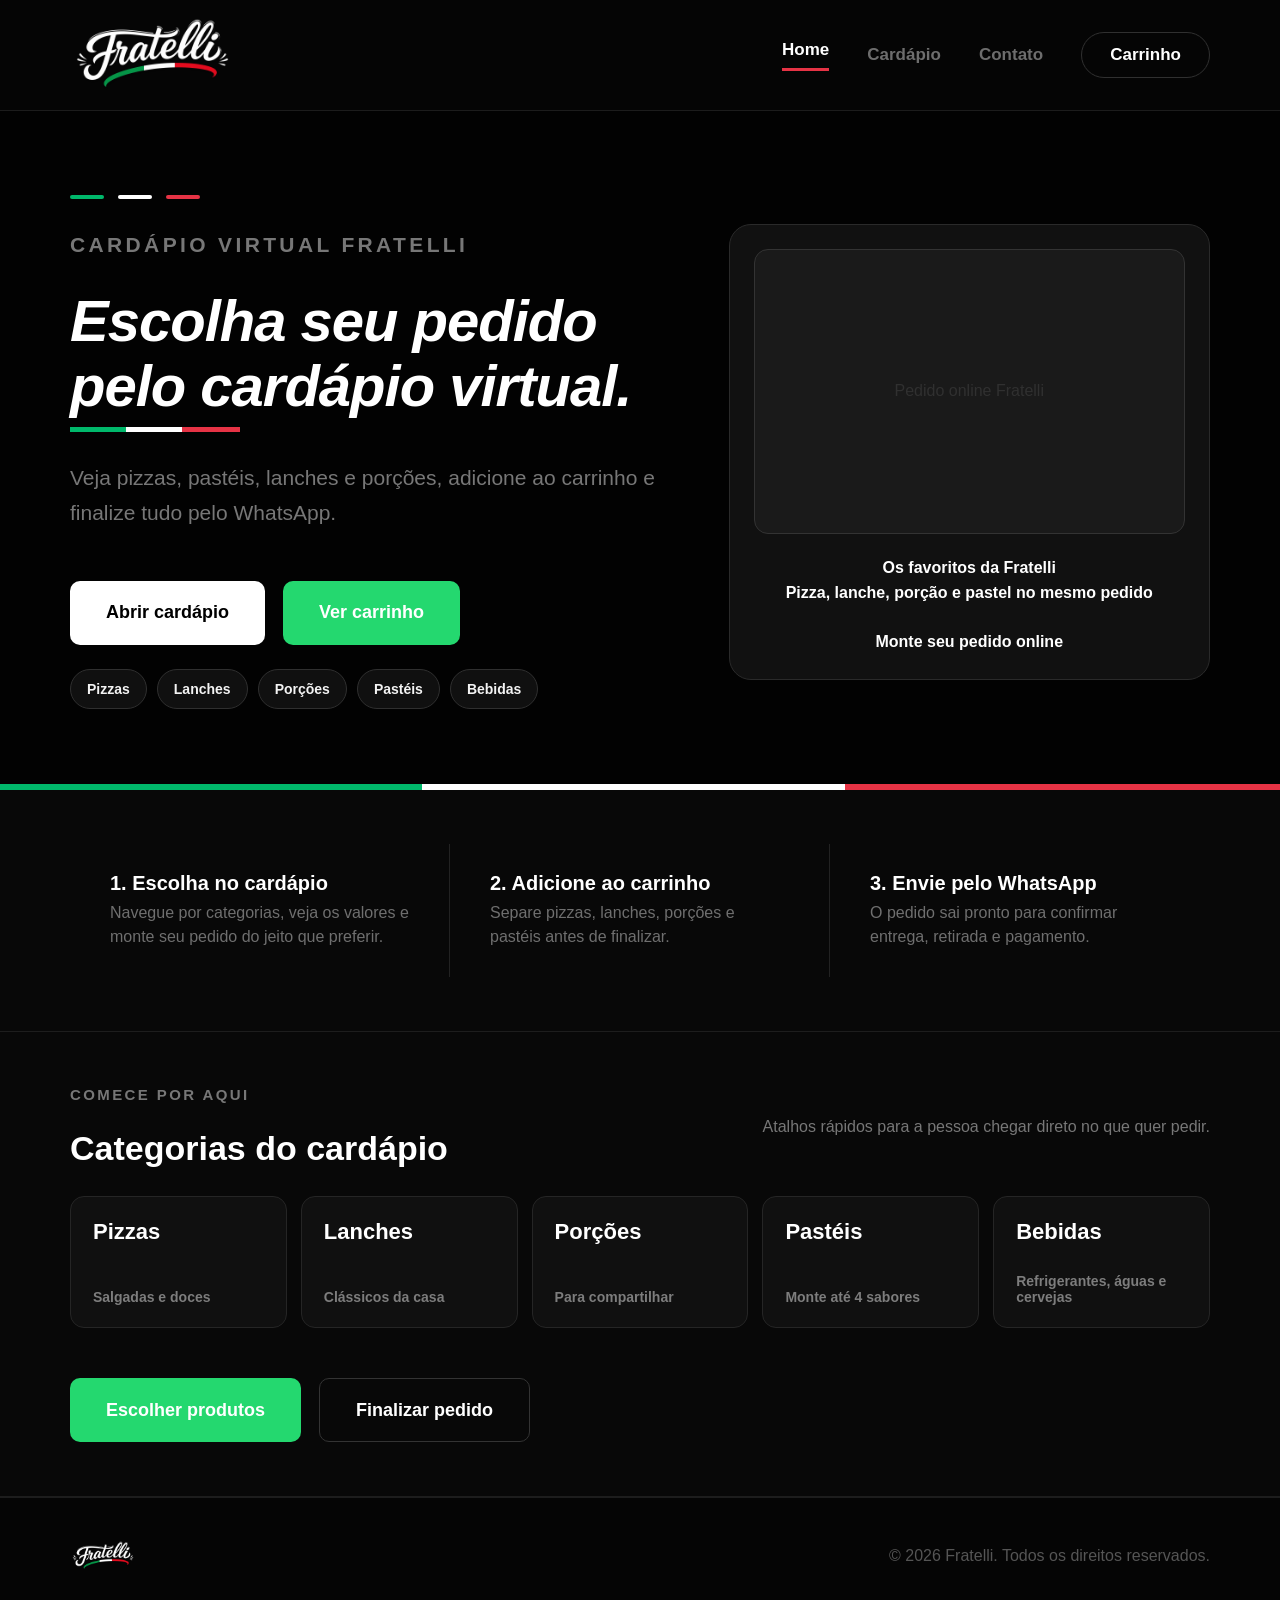
==== commit 2dfd8838: "Adicionando bebidas ao cardápio" ====
--- a/index.html
+++ b/index.html
@@ -1,157 +1,164 @@
 <!DOCTYPE html>
 <html lang="pt-BR">
+
 <head>
   <meta charset="UTF-8">
   <meta name="viewport" content="width=device-width, initial-scale=1.0">
   <title>Cardápio Virtual | Fratelli</title>
-  <meta name="description" content="Cardápio virtual Fratelli: escolha pizzas, pastéis, lanches e porções, monte seu pedido e finalize pelo WhatsApp.">
+  <meta name="description"
+    content="Cardápio virtual Fratelli: escolha pizzas, pastéis, lanches e porções, monte seu pedido e finalize pelo WhatsApp.">
   <link rel="stylesheet" href="css/style.css">
   <script defer src="js/app.js"></script>
 </head>
+
 <body>
 
-<header class="header">
-  <div class="container nav-wrapper">
-    <a href="index.html" aria-label="Fratelli">
-      <img src="assets/logo.png" class="logo" alt="Logo Fratelli" onerror="this.style.display='none'">
-    </a>
-
-    <nav class="desktop-menu">
-      <a href="index.html" class="active">Home</a>
-<a href="cardapio.html" class="">Cardápio</a>
-<a href="contato.html" class="">Contato</a>
-<a href="carrinho.html" class="nav-cart ">Carrinho</a>
-    </nav>
-
-    <div class="mobile-actions">
-      <a href="carrinho.html" class="mobile-cart-link" aria-label="Abrir carrinho">
-        <svg viewBox="0 0 24 24" aria-hidden="true">
-          <path d="M6.2 6h15l-1.5 8.4a2 2 0 0 1-2 1.6H9.1a2 2 0 0 1-2-1.7L5.8 4H3" />
-          <circle cx="9.5" cy="20" r="1.4" />
-          <circle cx="17.5" cy="20" r="1.4" />
-        </svg>
-        <span class="cart-badge" data-cart-count>0</span>
+  <header class="header">
+    <div class="container nav-wrapper">
+      <a href="index.html" aria-label="Fratelli">
+        <img src="assets/logo.png" class="logo" alt="Logo Fratelli" onerror="this.style.display='none'">
       </a>
 
-      <button class="mobile-btn" onclick="toggleMenu()" aria-label="Abrir menu">
-        ☰
-      </button>
+      <nav class="desktop-menu">
+        <a href="index.html" class="active">Home</a>
+        <a href="cardapio.html" class="">Cardápio</a>
+        <a href="contato.html" class="">Contato</a>
+        <a href="carrinho.html" class="nav-cart ">Carrinho</a>
+      </nav>
+
+      <div class="mobile-actions">
+        <a href="carrinho.html" class="mobile-cart-link" aria-label="Abrir carrinho">
+          <svg viewBox="0 0 24 24" aria-hidden="true">
+            <path d="M6.2 6h15l-1.5 8.4a2 2 0 0 1-2 1.6H9.1a2 2 0 0 1-2-1.7L5.8 4H3" />
+            <circle cx="9.5" cy="20" r="1.4" />
+            <circle cx="17.5" cy="20" r="1.4" />
+          </svg>
+          <span class="cart-badge" data-cart-count>0</span>
+        </a>
+
+        <button class="mobile-btn" onclick="toggleMenu()" aria-label="Abrir menu">
+          ☰
+        </button>
+      </div>
     </div>
-  </div>
 
-  <nav id="mobileMenu" class="mobile-menu">
-    <a href="index.html" onclick="closeMenu()">Home</a>
-<a href="cardapio.html" onclick="closeMenu()">Cardápio</a>
-<a href="contato.html" onclick="closeMenu()">Contato</a>
-<a href="carrinho.html" onclick="closeMenu()">Carrinho</a>
-  </nav>
-</header>
+    <nav id="mobileMenu" class="mobile-menu">
+      <a href="index.html" onclick="closeMenu()">Home</a>
+      <a href="cardapio.html" onclick="closeMenu()">Cardápio</a>
+      <a href="contato.html" onclick="closeMenu()">Contato</a>
+      <a href="carrinho.html" onclick="closeMenu()">Carrinho</a>
+    </nav>
+  </header>
 
 
-<main>
-  <section class="hero">
-    <div class="container hero-grid">
-      <div class="reveal">
-        <div class="italy-bar">
-          <span class="green"></span>
-          <span class="white"></span>
-          <span class="red"></span>
+  <main>
+    <section class="hero">
+      <div class="container hero-grid">
+        <div class="reveal">
+          <div class="italy-bar">
+            <span class="green"></span>
+            <span class="white"></span>
+            <span class="red"></span>
+          </div>
+
+          <p class="eyebrow">Cardápio virtual Fratelli</p>
+
+          <h1>Escolha seu pedido pelo cardápio virtual.</h1>
+
+          <p>
+            Veja pizzas, pastéis, lanches e porções, adicione ao carrinho e finalize tudo pelo WhatsApp.
+          </p>
+
+          <div class="hero-buttons">
+            <a href="cardapio.html" class="btn-white">Abrir cardápio</a>
+            <a href="carrinho.html" class="btn-green">Ver carrinho</a>
+          </div>
+
+          <div class="hero-category-strip" aria-label="Atalhos do cardápio">
+            <a href="cardapio.html#pizzas-section">Pizzas</a>
+            <a href="cardapio.html#lanches-section">Lanches</a>
+            <a href="cardapio.html#porcoes-section">Porções</a>
+            <a href="cardapio.html#pasteis-section">Pastéis</a>
+            <a href="cardapio.html#bebidas-section">Bebidas</a>
+          </div>
         </div>
 
-        <p class="eyebrow">Cardápio virtual Fratelli</p>
+        <div class="hero-image reveal">
+          <div class="hero-placeholder">
+            <img src="assets/imagens/vitrine-fratelli.png" alt="Pizza, lanche, porção e pastel da Fratelli"
+              onerror="this.remove()">
+            <span>Pedido online Fratelli</span>
+          </div>
+        </div>
+      </div>
+    </section>
 
-        <h1>Escolha seu pedido pelo cardápio virtual.</h1>
-
-        <p>
-          Veja pizzas, pastéis, lanches e porções, adicione ao carrinho e finalize tudo pelo WhatsApp.
-        </p>
-
-        <div class="hero-buttons">
-          <a href="cardapio.html" class="btn-white">Abrir cardápio</a>
-          <a href="carrinho.html" class="btn-green">Ver carrinho</a>
+    <section class="info-section">
+      <div class="container info-grid">
+        <div class="info-card reveal">
+          <h3>1. Escolha no cardápio</h3>
+          <p>Navegue por categorias, veja os valores e monte seu pedido do jeito que preferir.</p>
         </div>
 
-        <div class="hero-category-strip" aria-label="Atalhos do cardápio">
-          <a href="cardapio.html#pizzas-section">Pizzas</a>
-          <a href="cardapio.html#lanches-section">Lanches</a>
-          <a href="cardapio.html#porcoes-section">Porções</a>
-          <a href="cardapio.html#pasteis-section">Pastéis</a>
+        <div class="info-card reveal">
+          <h3>2. Adicione ao carrinho</h3>
+          <p>Separe pizzas, lanches, porções e pastéis antes de finalizar.</p>
+        </div>
+
+        <div class="info-card reveal">
+          <h3>3. Envie pelo WhatsApp</h3>
+          <p>O pedido sai pronto para confirmar entrega, retirada e pagamento.</p>
         </div>
       </div>
+    </section>
 
-      <div class="hero-image reveal">
-        <div class="hero-placeholder">
-          <img
-            src="assets/imagens/vitrine-fratelli.png"
-            alt="Pizza, lanche, porção e pastel da Fratelli"
-            onerror="this.remove()">
-          <span>Pedido online Fratelli</span>
+    <section class="section">
+      <div class="container">
+        <div class="section-head">
+          <div>
+            <p class="eyebrow">Comece por aqui</p>
+            <h2>Categorias do cardápio</h2>
+          </div>
+          <p>Atalhos rápidos para a pessoa chegar direto no que quer pedir.</p>
+        </div>
+
+        <div class="menu-highlight-grid reveal">
+          <a href="cardapio.html#pizzas-section" class="menu-highlight-card">
+            <span>Pizzas</span>
+            <strong>Salgadas e doces</strong>
+          </a>
+          <a href="cardapio.html#lanches-section" class="menu-highlight-card">
+            <span>Lanches</span>
+            <strong>Clássicos da casa</strong>
+          </a>
+          <a href="cardapio.html#porcoes-section" class="menu-highlight-card">
+            <span>Porções</span>
+            <strong>Para compartilhar</strong>
+          </a>
+          <a href="cardapio.html#pasteis-section" class="menu-highlight-card">
+            <span>Pastéis</span>
+            <strong>Monte até 4 sabores</strong>
+          </a>
+          <a href="cardapio.html#bebidas-section" class="menu-highlight-card">
+            <span>Bebidas</span>
+            <strong>Refrigerantes, águas e cervejas</strong>
+          </a>
+        </div>
+
+        <div class="actions-row">
+          <a href="cardapio.html" class="btn-green">Escolher produtos</a>
+          <a href="carrinho.html" class="btn-ghost">Finalizar pedido</a>
         </div>
       </div>
+    </section>
+  </main>
+
+  <footer>
+    <div class="container footer-content">
+      <img src="assets/logo.png" class="footer-logo" alt="Logo Fratelli" onerror="this.style.display='none'">
+      <p>© 2026 Fratelli. Todos os direitos reservados.</p>
     </div>
-  </section>
+  </footer>
+</body>
 
-  <section class="info-section">
-    <div class="container info-grid">
-      <div class="info-card reveal">
-        <h3>1. Escolha no cardápio</h3>
-        <p>Navegue por categorias, veja os valores e monte seu pedido do jeito que preferir.</p>
-      </div>
-
-      <div class="info-card reveal">
-        <h3>2. Adicione ao carrinho</h3>
-        <p>Separe pizzas, lanches, porções e pastéis antes de finalizar.</p>
-      </div>
-
-      <div class="info-card reveal">
-        <h3>3. Envie pelo WhatsApp</h3>
-        <p>O pedido sai pronto para confirmar entrega, retirada e pagamento.</p>
-      </div>
-    </div>
-  </section>
-
-  <section class="section">
-    <div class="container">
-      <div class="section-head">
-        <div>
-          <p class="eyebrow">Comece por aqui</p>
-          <h2>Categorias do cardápio</h2>
-        </div>
-        <p>Atalhos rápidos para a pessoa chegar direto no que quer pedir.</p>
-      </div>
-
-      <div class="menu-highlight-grid reveal">
-        <a href="cardapio.html#pizzas-section" class="menu-highlight-card">
-          <span>Pizzas</span>
-          <strong>Salgadas e doces</strong>
-        </a>
-        <a href="cardapio.html#lanches-section" class="menu-highlight-card">
-          <span>Lanches</span>
-          <strong>Clássicos da casa</strong>
-        </a>
-        <a href="cardapio.html#porcoes-section" class="menu-highlight-card">
-          <span>Porções</span>
-          <strong>Para compartilhar</strong>
-        </a>
-        <a href="cardapio.html#pasteis-section" class="menu-highlight-card">
-          <span>Pastéis</span>
-          <strong>Monte até 4 sabores</strong>
-        </a>
-      </div>
-
-      <div class="actions-row">
-        <a href="cardapio.html" class="btn-green">Escolher produtos</a>
-        <a href="carrinho.html" class="btn-ghost">Finalizar pedido</a>
-      </div>
-    </div>
-  </section>
-</main>
-
-<footer>
-  <div class="container footer-content">
-    <img src="assets/logo.png" class="footer-logo" alt="Logo Fratelli" onerror="this.style.display='none'">
-    <p>© 2026 Fratelli. Todos os direitos reservados.</p>
-  </div>
-</footer>
-</body>
 </html>
--- a/css/style.css
+++ b/css/style.css
@@ -31,7 +31,13 @@
   background: var(--bg);
   color: var(--text);
   font-family: Inter, Arial, sans-serif;
+  display: flex;
+  flex-direction: column;
   min-height: 100vh;
+}
+
+main {
+  flex: 1 0 auto;
 }
 
 a {
@@ -135,7 +141,7 @@
 /* HERO */
 
 .hero {
-  min-height: 690px;
+  min-height: 790px;
   padding-top: 120px;
   display: flex;
   align-items: center;
@@ -412,7 +418,7 @@
 
 .menu-highlight-grid {
   display: grid;
-  grid-template-columns: repeat(4, 1fr);
+  grid-template-columns: repeat(auto-fit, minmax(170px, 1fr));
   gap: 14px;
 }
 
@@ -472,9 +478,6 @@
 }
 
 .menu-toolbar {
-  position: sticky;
-  top: 92px;
-  z-index: 22;
   display: flex;
   gap: 12px;
   padding: 16px 0 8px;
@@ -527,14 +530,31 @@
 .menu-sections {
   position: sticky;
   top: 92px;
-  z-index: 20;
+  z-index: 30;
   display: flex;
   gap: 10px;
   overflow-x: auto;
-  margin-top: 28px;
+  margin-top: 18px;
   padding: 12px 0;
   background: var(--bg);
+  border-bottom: 1px solid #161616;
   scrollbar-width: none;
+}
+
+.menu-sections-marker {
+  height: 0;
+}
+
+.menu-sections.is-fixed {
+  position: fixed;
+  top: var(--menu-fixed-top, 92px);
+  left: 50%;
+  width: min(100%, 1180px);
+  margin-top: 0;
+  padding-left: 20px;
+  padding-right: 20px;
+  transform: translateX(-50%);
+  box-shadow: 0 12px 24px rgba(0, 0, 0, 0.28);
 }
 
 .menu-sections::-webkit-scrollbar {
@@ -646,6 +666,22 @@
   line-height: 1.15;
 }
 
+.special-flavor-tag {
+  display: inline-flex;
+  align-items: center;
+  width: fit-content;
+  margin-left: 8px;
+  padding: 5px 8px;
+  border-radius: 999px;
+  background: rgba(230, 42, 42, 0.14);
+  color: #ffb3b3;
+  border: 1px solid rgba(230, 42, 42, 0.35);
+  font-size: 11px;
+  font-weight: 900;
+  line-height: 1;
+  vertical-align: middle;
+}
+
 .product-content p,
 .product-meta {
   color: #777;
@@ -740,6 +776,128 @@
 
 .size-btn.active small {
   color: var(--green-light);
+}
+
+.pizza-flavors {
+  display: grid;
+  gap: 10px;
+  margin-top: 14px;
+}
+
+.pizza-flavors label {
+  display: grid;
+  gap: 6px;
+}
+
+.pizza-third-flavor[hidden] {
+  display: none;
+}
+
+.pizza-flavors span {
+  color: #aaa;
+  font-size: 12px;
+  font-weight: 800;
+}
+
+.pizza-flavor-select {
+  margin: 0;
+  padding: 12px;
+}
+
+.pizza-flavor-note {
+  min-height: 18px;
+  margin: 0;
+  color: #858585;
+  font-size: 12px;
+  line-height: 1.35;
+}
+
+/* BEBIDAS */
+
+.drink-sections {
+  display: flex;
+  gap: 10px;
+  overflow-x: auto;
+  padding: 0 0 18px;
+  margin-top: -4px;
+  scrollbar-width: none;
+}
+
+.drink-sections::-webkit-scrollbar {
+  display: none;
+}
+
+.drink-sections a {
+  flex: 0 0 auto;
+  min-height: 40px;
+  display: inline-flex;
+  align-items: center;
+  justify-content: center;
+  border: 1px solid #2b2b2b;
+  border-radius: 999px;
+  padding: 0 15px;
+  background: #101010;
+  color: #f2f2f2;
+  font-size: 14px;
+  font-weight: 800;
+}
+
+.drinks-wrapper {
+  display: grid;
+  gap: 30px;
+}
+
+.bebida-group {
+  scroll-margin-top: 162px;
+}
+
+.drink-list {
+  display: grid;
+  grid-template-columns: repeat(2, 1fr);
+  gap: 12px;
+}
+
+.drink-card {
+  min-height: 86px;
+  display: flex;
+  align-items: center;
+  justify-content: space-between;
+  gap: 16px;
+  background: #141414;
+  border: 1px solid #282828;
+  border-radius: 12px;
+  padding: 16px;
+  transition: 0.25s;
+}
+
+.drink-card:hover {
+  border-color: var(--green);
+  box-shadow: 0 14px 26px rgba(0, 184, 107, 0.12);
+}
+
+.drink-info {
+  min-width: 0;
+}
+
+.drink-info h3 {
+  color: #fff;
+  font-size: 18px;
+  font-weight: 900;
+  line-height: 1.2;
+}
+
+.drink-info p {
+  margin-top: 5px;
+  color: #858585;
+  font-size: 13px;
+  line-height: 1.35;
+}
+
+.drink-actions {
+  flex: 0 0 auto;
+  display: flex;
+  align-items: center;
+  gap: 12px;
 }
 
 /* PASTEL */
@@ -925,6 +1083,7 @@
 /* FOOTER */
 
 footer {
+  margin-top: auto;
   padding: 36px 0;
   border-top: 1px solid #1d1d1d;
   background: #050505;
@@ -1299,7 +1458,6 @@
   }
 
   .menu-toolbar {
-    top: 76px;
     margin-left: -18px;
     margin-right: -18px;
     padding: 12px 18px;
@@ -1311,7 +1469,7 @@
   }
 
   .menu-sections {
-    top: 143px;
+    top: 76px;
     margin-left: -18px;
     margin-right: -18px;
     padding: 10px 18px;
@@ -1319,6 +1477,16 @@
     border-bottom: 1px solid #161616;
   }
 
+  .menu-sections.is-fixed {
+    left: 0;
+    width: 100%;
+    margin-left: 0;
+    margin-right: 0;
+    padding-left: 18px;
+    padding-right: 18px;
+    transform: none;
+  }
+
   .menu-sections a {
     min-height: 40px;
     padding: 0 15px;
@@ -1327,7 +1495,7 @@
 
   .menu-section,
   .pizza-group {
-    scroll-margin-top: 196px;
+    scroll-margin-top: 150px;
   }
 
   .products-grid {
@@ -1367,6 +1535,12 @@
   .product-content h3 {
     font-size: 17px;
     line-height: 1.18;
+  }
+
+  .special-flavor-tag {
+    margin: 6px 0 0;
+    padding: 4px 7px;
+    font-size: 10px;
   }
 
   .product-content p,
@@ -1381,6 +1555,49 @@
     -webkit-box-orient: vertical;
   }
 
+  .drink-sections {
+    margin-left: -18px;
+    margin-right: -18px;
+    padding: 0 18px 14px;
+  }
+
+  .drink-sections a {
+    min-height: 38px;
+    padding: 0 13px;
+    font-size: 13px;
+  }
+
+  .drinks-wrapper {
+    gap: 24px;
+  }
+
+  .bebida-group {
+    scroll-margin-top: 150px;
+  }
+
+  .drink-list {
+    grid-template-columns: 1fr;
+    gap: 10px;
+  }
+
+  .drink-card {
+    min-height: 74px;
+    border-radius: 11px;
+    padding: 13px;
+  }
+
+  .drink-card:hover {
+    box-shadow: none;
+  }
+
+  .drink-info h3 {
+    font-size: 16px;
+  }
+
+  .drink-info p {
+    font-size: 12px;
+  }
+
   .price {
     font-size: 17px;
   }
@@ -1555,16 +1772,27 @@
     font-size: 12px;
   }
 
-  .menu-sections {
-    top: 135px;
+  .drink-sections {
     margin-left: -14px;
     margin-right: -14px;
     padding-left: 14px;
     padding-right: 14px;
   }
 
+  .menu-sections {
+    top: 68px;
+    margin-left: -14px;
+    margin-right: -14px;
+    padding-left: 14px;
+    padding-right: 14px;
+  }
+
+  .menu-sections.is-fixed {
+    padding-left: 14px;
+    padding-right: 14px;
+  }
+
   .menu-toolbar {
-    top: 68px;
     margin-left: -14px;
     margin-right: -14px;
     padding-left: 14px;
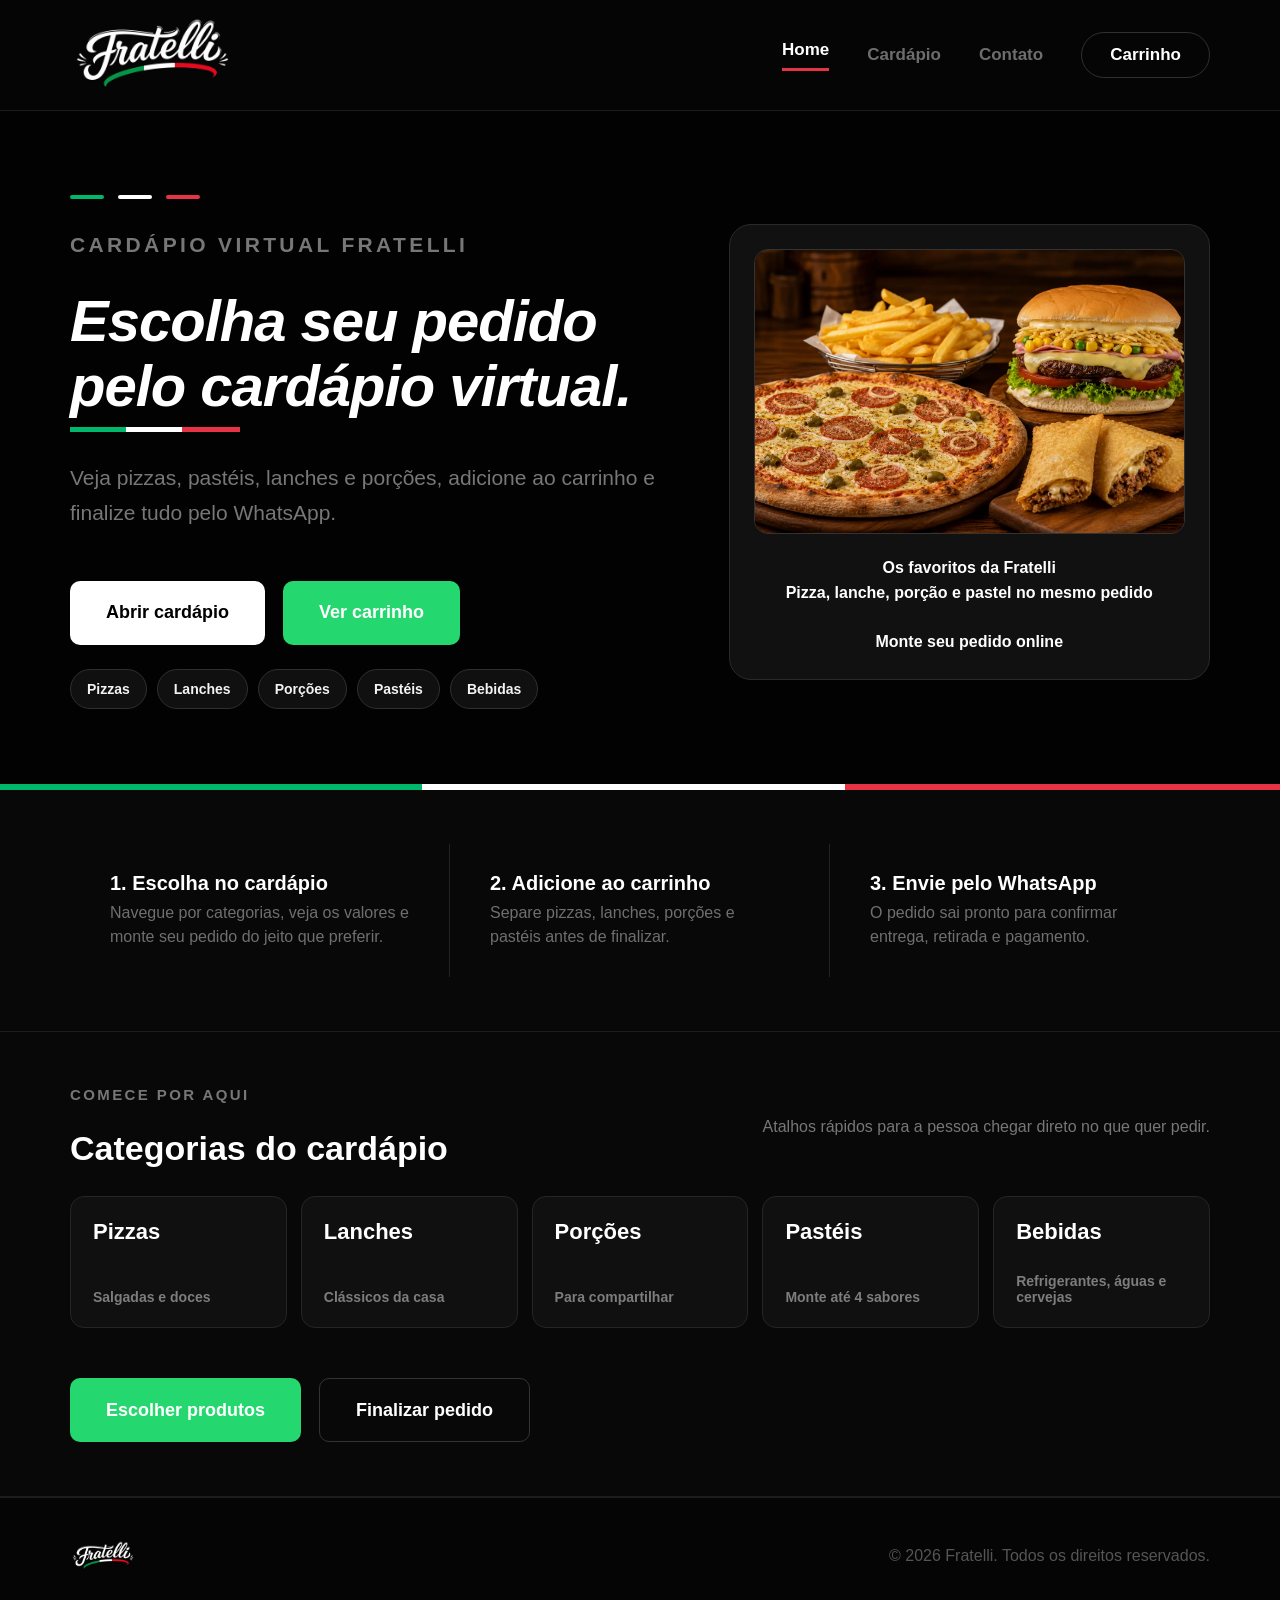
==== commit ed16679d: "Arrumando mensagem final e verificação das bebidas" ====
--- a/index.html
+++ b/index.html
@@ -85,7 +85,7 @@
 
         <div class="hero-image reveal">
           <div class="hero-placeholder">
-            <img src="assets/imagens/vitrine-fratelli.png" alt="Pizza, lanche, porção e pastel da Fratelli"
+            <img src="assets/imagens/vitrine-fratelli.webp" alt="Pizza, lanche, porção e pastel da Fratelli"
               onerror="this.remove()">
             <span>Pedido online Fratelli</span>
           </div>
--- a/css/style.css
+++ b/css/style.css
@@ -823,6 +823,12 @@
   scrollbar-width: none;
 }
 
+.beverage-stock-note {
+  max-width: 680px;
+  margin: -12px 0 18px;
+  color: #d8d8d8;
+}
+
 .drink-sections::-webkit-scrollbar {
   display: none;
 }
@@ -1115,6 +1121,7 @@
   opacity: 0;
   transition: 0.25s;
   z-index: 9999;
+  pointer-events: none;
 }
 
 .toast.show {
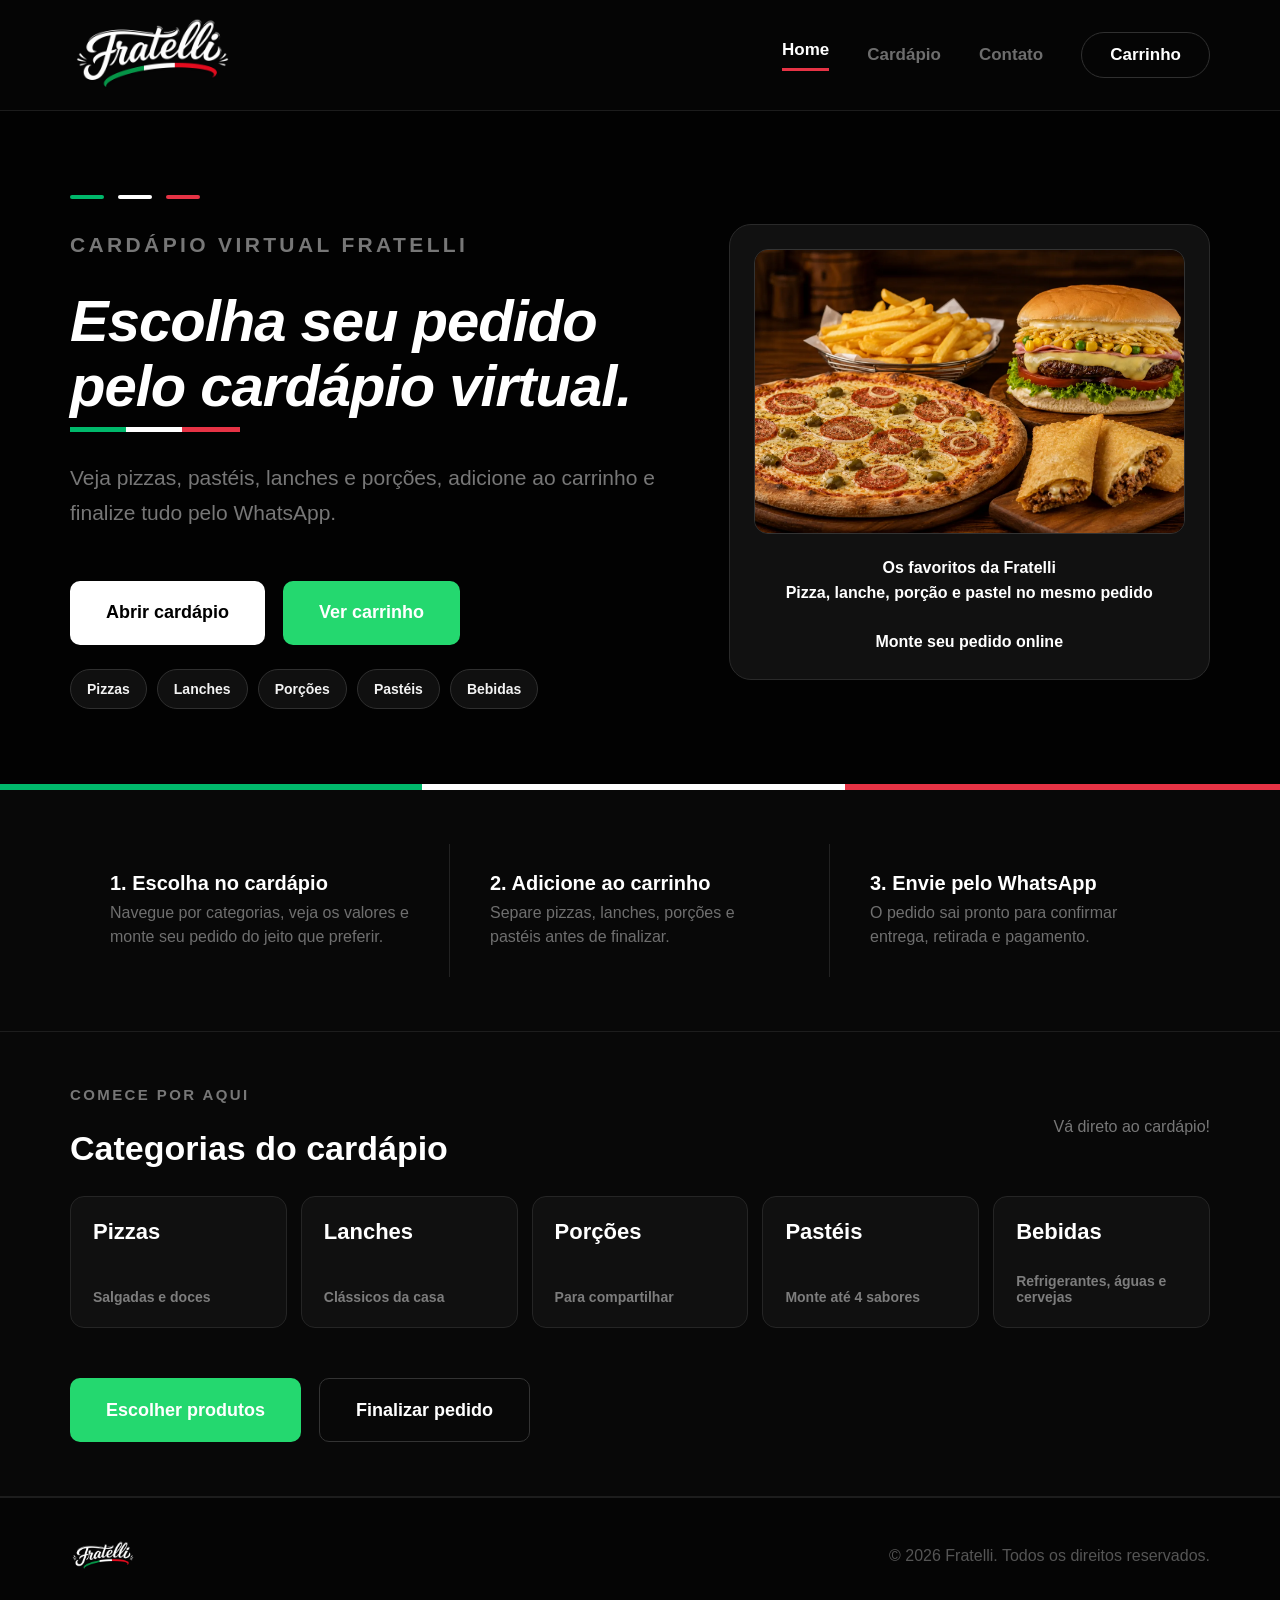
==== commit a520cbf1: "finalizando index" ====
--- a/index.html
+++ b/index.html
@@ -119,7 +119,7 @@
             <p class="eyebrow">Comece por aqui</p>
             <h2>Categorias do cardápio</h2>
           </div>
-          <p>Atalhos rápidos para a pessoa chegar direto no que quer pedir.</p>
+          <p>Vá direto ao cardápio!</p>
         </div>
 
         <div class="menu-highlight-grid reveal">
